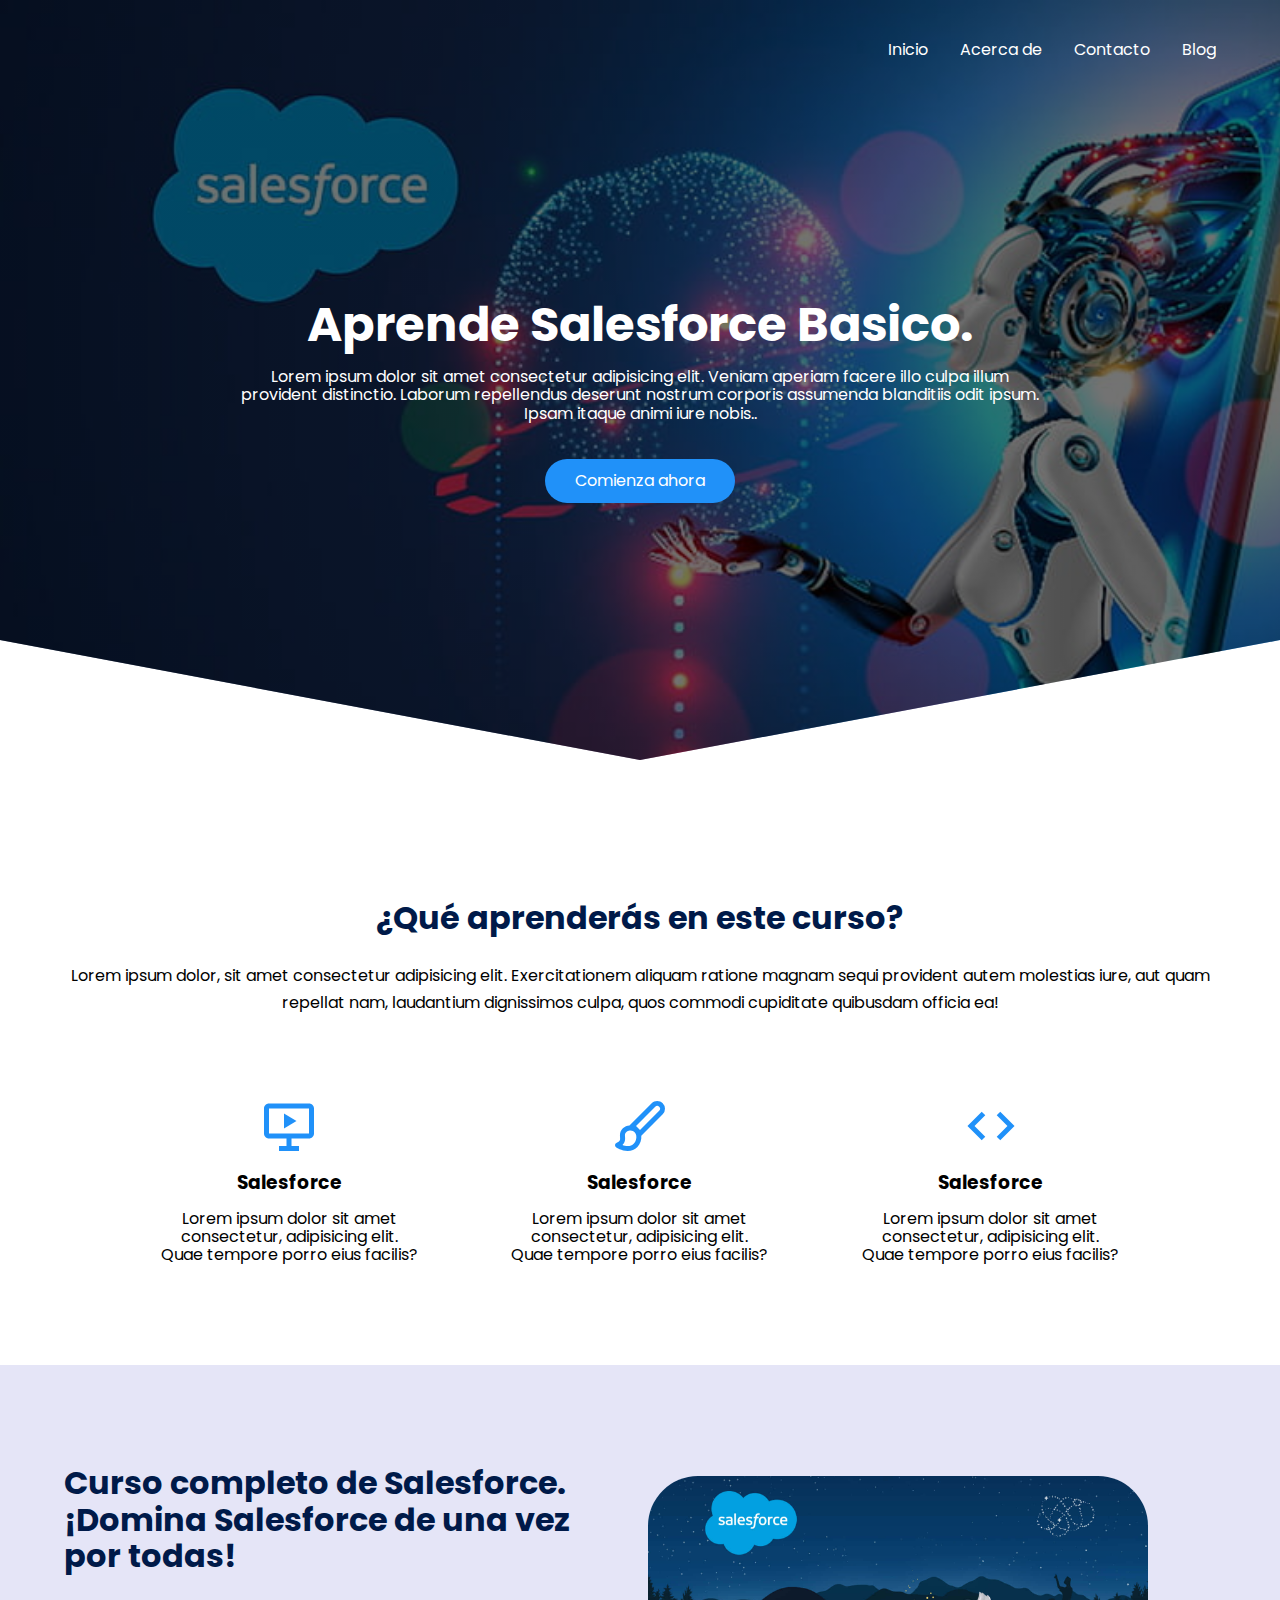
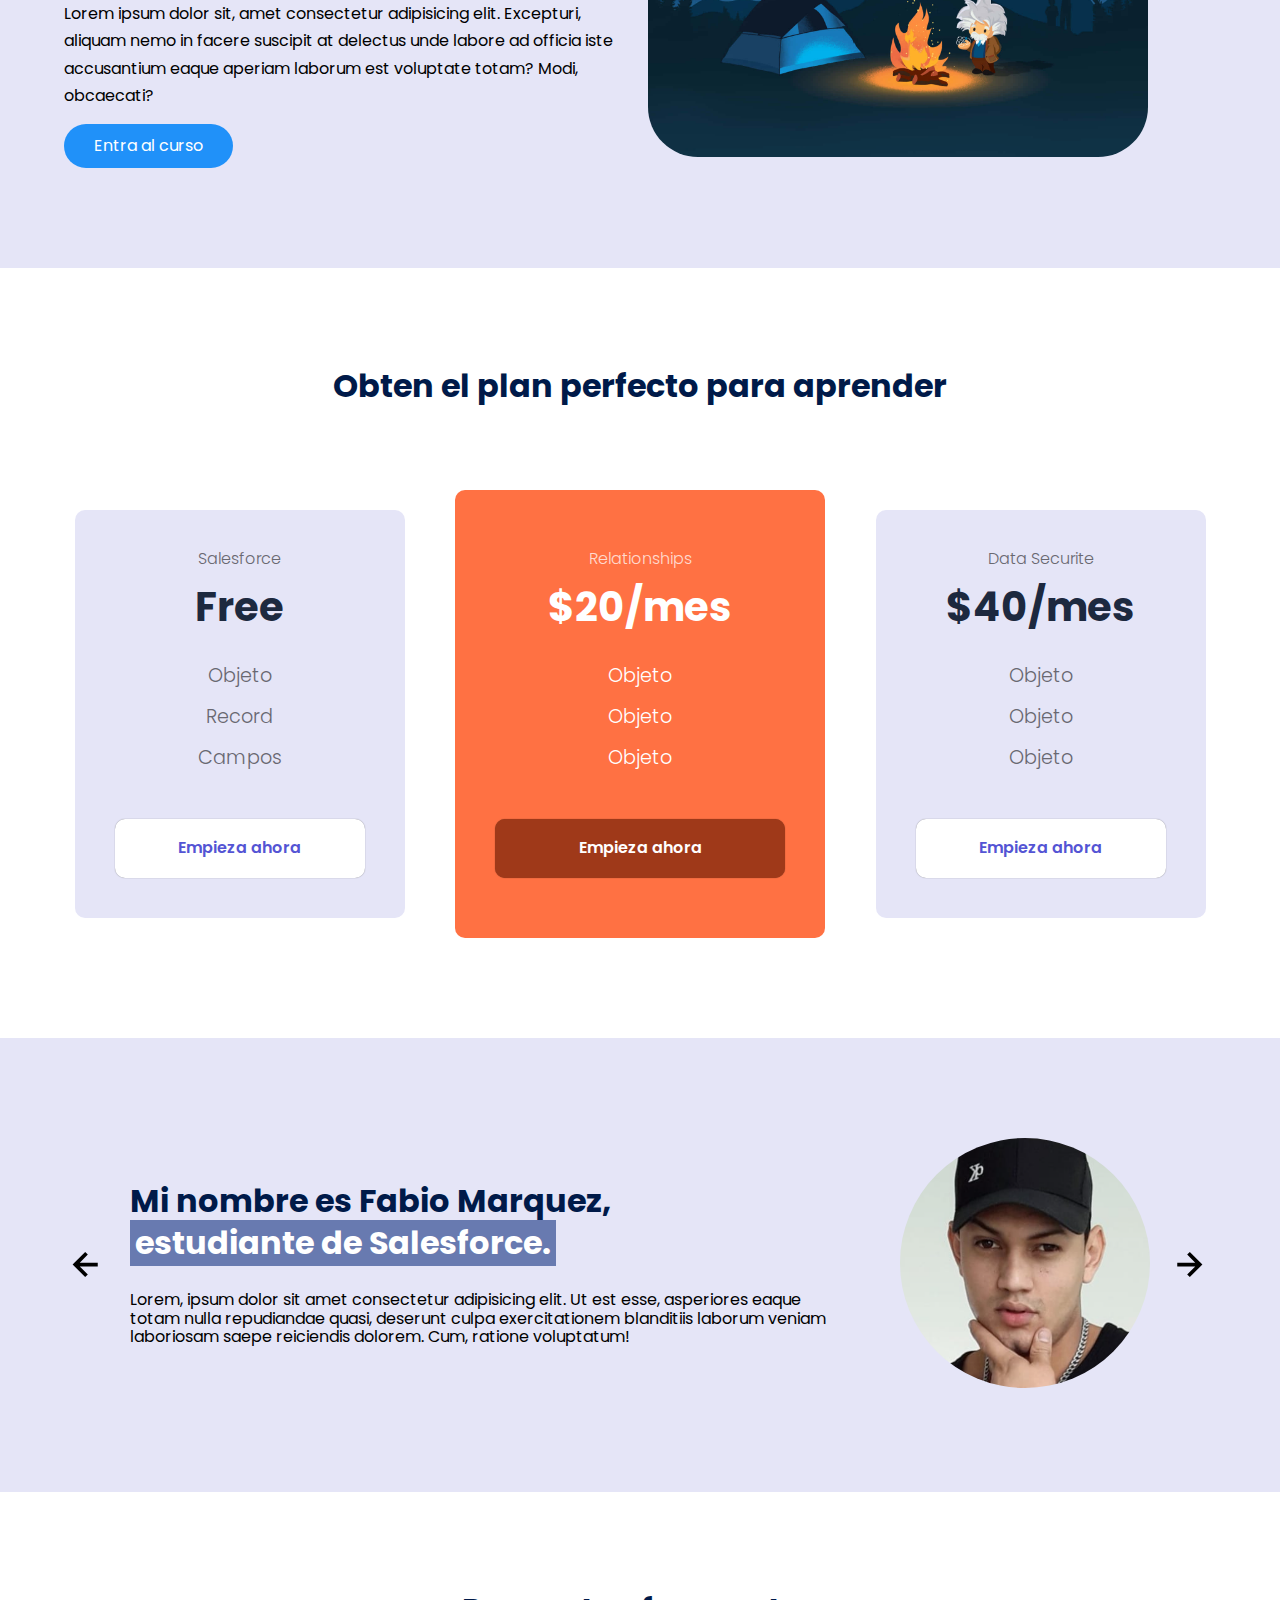
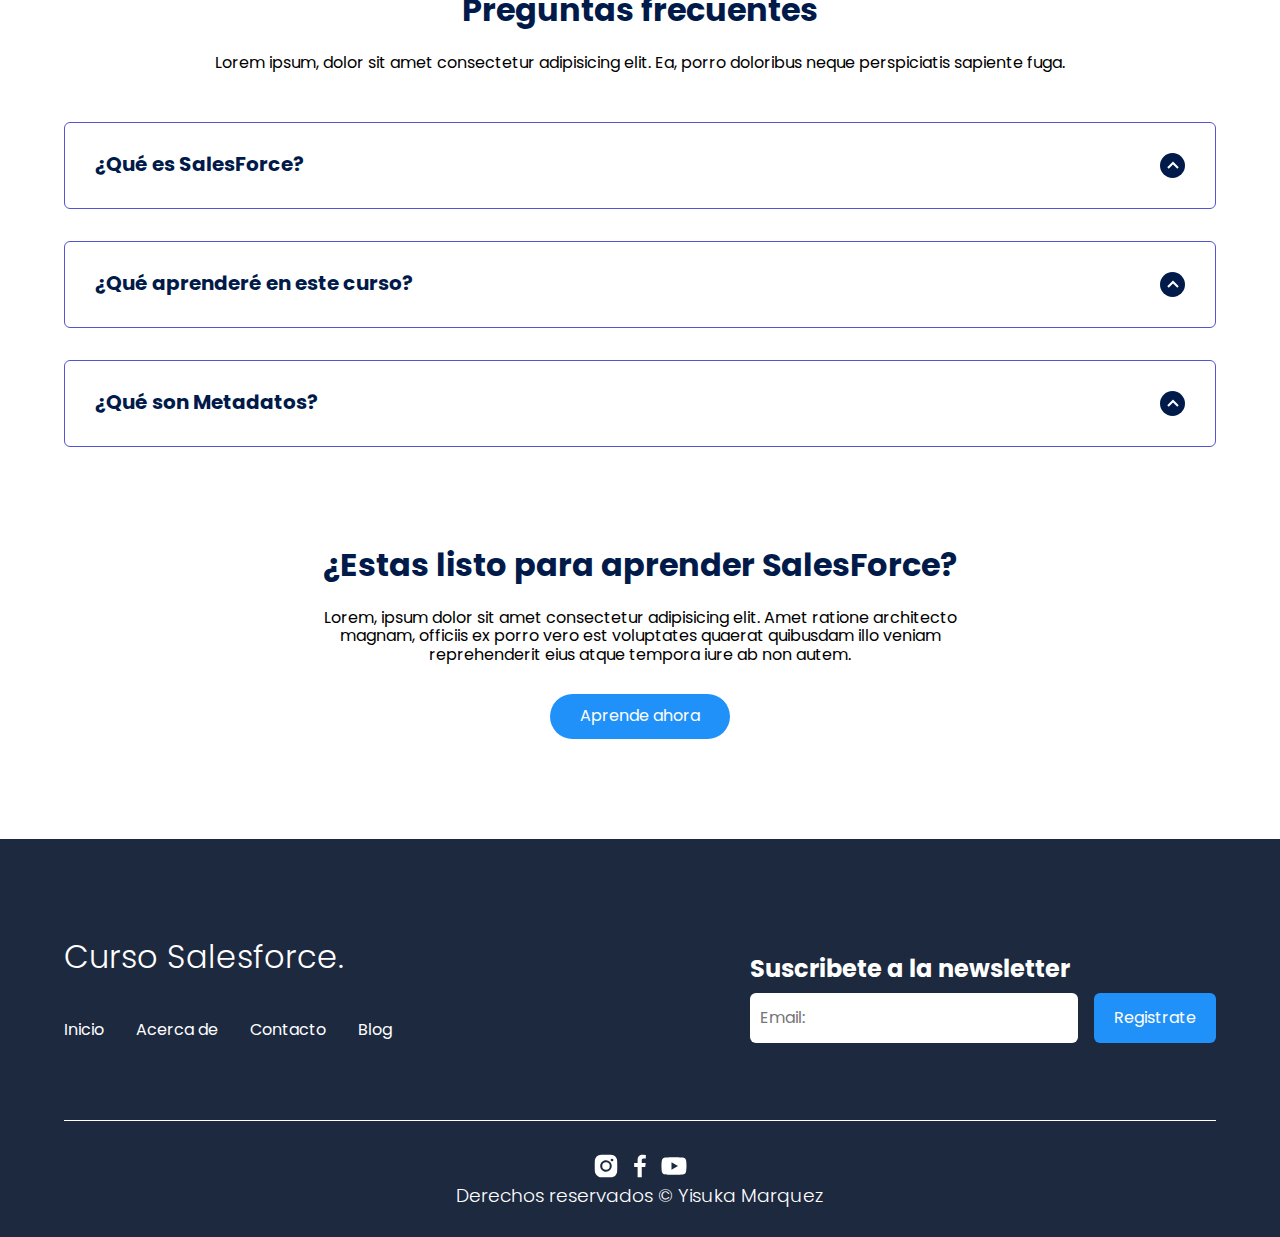
==== Salesforce.html @ 420629a4 "Cambios" ====
<!DOCTYPE html>
<html lang="es">

<head>
    <meta charset="UTF-8">
    <meta http-equiv="X-UA-Compatible" content="IE=edge">
    <meta name="viewport" content="width=device-width, initial-scale=1.0">
    <title>PaginaWeb1</title>

                             <!--   favicon -->
    <link rel="stylesheet" href="./images/ImagesSalesforce/favicon.png">


    <link rel="stylesheet" href="./styles/normalize.css">
    <link rel="stylesheet" href="./styles/stylesSalesforce.css">

    <meta name="theme-color" content="#2091F9">

    <meta name="title" content="Aprende SalesForce desde Cero">
    <meta name="description"
        content="Hola, soy una descripción que verás cuando busques algo de mi temática en Google.">


    <meta property="og:type" content="website">
    <meta property="og:url" content="#">
    <meta property="og:title" content="Aprende SalesForce desde Cero">
    <meta property="og:description"
        content="Hola, soy una descripción que verás cuando busques algo de mi temática en Google.">
    <meta property="og:image" content="#">

    <meta property="twitter:card" content="summary_large_image">
    <meta property="twitter:url" content="#">
    <meta property="twitter:title" content="Aprende SalesForce desde Cero">
    <meta property="twitter:description"
        content="Hola, soy una descripción que verás cuando busques algo de mi temática en Google.">
    <meta property="twitter:image" content="#">
</head>

<body>


    
    

                              <!-- Seccion  ¿Qué aprenderás en este curso? -->
    <header class="hero">
        <nav class="nav container">    <!-- Emcapsular Todo en un contenedor -->
            <div class="nav__logo">
                <h2 class="nav__title"></h2>
            </div>

            <ul class="nav__link nav__link--menu">
                <li class="nav__items">
                    <a href="#" class="nav__links">Inicio</a>
                </li>
                <li class="nav__items">
                    <a href="#" class="nav__links">Acerca de</a>
                </li>
                <li class="nav__items">
                    <a href="#" class="nav__links">Contacto</a>
                </li>
                <li class="nav__items">
                    <a href="#" class="nav__links">Blog</a>
                </li>

                <img src="./images/ImagesSalesforce/close.svg" class="nav__close">
            </ul>

            <div class="nav__menu">
                <img src="./images/ImagesSalesforce/menu.svg" class="nav__img">
            </div>
        </nav>

        <section class="hero__container container">
            <h1 class="hero__title">Aprende Salesforce Basico.</h1>
            <p class="hero__paragraph">Lorem ipsum dolor sit amet consectetur adipisicing elit. Veniam aperiam facere illo culpa illum provident distinctio. Laborum repellendus deserunt nostrum corporis assumenda blanditiis odit ipsum. Ipsam itaque animi iure nobis..</p>
            <a href="#" class="cta">Comienza ahora</a>
        </section>
    </header>




                                      <!-- Seccion  ¿Qué aprenderás en este curso? -->                    

    <main>
        <section class="container about">
            <h2 class="subtitle">¿Qué aprenderás en este curso?</h2>
            <p class="about__paragraph">Lorem ipsum dolor, sit amet consectetur adipisicing elit. Exercitationem aliquam ratione magnam sequi provident autem molestias iure, aut quam repellat nam, laudantium dignissimos culpa, quos commodi cupiditate quibusdam officia ea!</p>


                                              <!-- Seccion de Iconos -->
                                            <!-- https://boxicons.com/ -->

            <div class="about__main">
                <article class="about__icons">
                    <img src="./images/ImagesSalesforce/slideshow.svg" class="about__icon">
                    <h3 class="about__title">Salesforce</h3>
                    <p class="about__paragrah">Lorem ipsum dolor sit amet consectetur, adipisicing elit. Quae tempore
                        porro eius facilis?</p>
                </article>



                                             

                <article class="about__icons">
                    <img src="./images/ImagesSalesforce/paint.svg" class="about__icon">
                    <h3 class="about__title">Salesforce</h3>
                    <p class="about__paragrah">Lorem ipsum dolor sit amet consectetur, adipisicing elit. Quae tempore
                        porro eius facilis?</p>
                </article>

                <article class="about__icons">
                    <img src="./images/ImagesSalesforce/code.svg" class="about__icon">
                    <h3 class="about__title">Salesforce</h3>
                    <p class="about__paragrah">Lorem ipsum dolor sit amet consectetur, adipisicing elit. Quae tempore
                        porro eius facilis?</p>
                </article>
            </div>
        </section>



                                         <!-- Seccion de Curso completo con fondo -->

        <section class="knowledge">
            <div class="knowledge__container container">
                <div class="knowledege__texts">
                    <h2 class="subtitle">Curso completo de Salesforce. ¡Domina Salesforce de una vez por todas!</h2>
                    <p class="knowledge__paragraph">Lorem ipsum dolor sit, amet consectetur adipisicing elit. Excepturi,
                        aliquam nemo in facere suscipit at delectus unde labore ad officia iste accusantium eaque
                        aperiam laborum est voluptate totam? Modi, obcaecati?</p>
                    <a href="#" class="cta">Entra al curso</a>
                </div>

                <figure class="knowledge__picture">
                    <img src="./images/ImagesSalesforce/css.jpg" class="knowledge__img">
                </figure>
            </div>
        </section>





                                              <!-- Seccion de Precios -->

        <section class="price container">
            <h2 class="subtitle">Obten el plan perfecto para aprender</h2>

            <div class="price__table">
                <div class="price__element">
                    <p class="price__name">Salesforce</p>
                    <h3 class="price__price">Free</h3>

                    <div class="price__items">
                        <p class="price__features">Objeto</p>
                        <p class="price__features">Record</p>
                        <p class="price__features">Campos</p>
                    </div>

                    <a href="#" class="price__cta">Empieza ahora</a>
                </div>


                <div class="price__element price__element--best">
                    <p class="price__name">Relationships</p>
                    <h3 class="price__price">$20/mes</h3>

                    <div class="price__items">
                        <p class="price__features">Objeto</p>
                        <p class="price__features">Objeto</p>
                        <p class="price__features">Objeto</p>
                    </div>

                    <a href="#" class="price__cta">Empieza ahora</a>
                </div>


                <div class="price__element">
                    <p class="price__name">Data Securite</p>
                    <h3 class="price__price">$40/mes</h3>

                    <div class="price__items">
                        <p class="price__features">Objeto</p>
                        <p class="price__features">Objeto</p>
                        <p class="price__features">Objeto</p>
                    </div>

                    <a href="#" class="price__cta">Empieza ahora</a>
                </div>
            </div>
        </section>






                                             <!-- Seccion Carrousel -->
                                               <!--  testimonio 1 -->

        <section class="testimony">
            <div class="testimony__container container">
                <img src="./images/ImagesSalesforce/leftarrow.svg" class="testimony__arrow" id="before">

                <section class="testimony__body testimony__body--show" data-id="1">
                    <div class="testimony__texts">
                        <h2 class="subtitle">Mi nombre es Fabio Marquez, <span class="testimony__course">estudiante
                                de Salesforce.</span></h2>
                        <p class="testimony__review">Lorem, ipsum dolor sit amet consectetur adipisicing elit. Ut est
                            esse, asperiores eaque totam nulla repudiandae quasi, deserunt culpa exercitationem
                            blanditiis laborum veniam laboriosam saepe reiciendis dolorem. Cum, ratione voluptatum!</p>
                    </div>

                    <figure class="testimony__picture">
                        <img src="./images/ImagesSalesforce/face.png" class="testimony__img">
                    </figure>
                </section>

                                                 <!--  testimonio 2 -->

                <section class="testimony__body" data-id="2">
                    <div class="testimony__texts">
                        <h2 class="subtitle">Mi nombre es Guillermo Mata, <span class="testimony__course">estudiante de
                            Salesforce.</span></h2>
                        <p class="testimony__review">Lorem, ipsum dolor sit amet consectetur adipisicing elit. Ut est
                            esse, asperiores eaque laborum veniam laboriosam saepe reiciendis dolorem. Cum, ratione
                            voluptatum!</p>
                    </div>

                    <figure class="testimony__picture">
                        <img src="./images/ImagesSalesforce/face2.png" class="testimony__img">
                    </figure>
                </section>


                                                 <!--  testimonio 3 -->

                <section class="testimony__body" data-id="3">
                    <div class="testimony__texts">
                        <h2 class="subtitle">Mi nombre es Jorge Herrera, <span class="testimony__course">estudiante de
                            Salesforce.</span></h2>
                        <p class="testimony__review">Lorem, ipsum dolor sit amet consectetur adipisicing elit. Ut est
                            esse, niam laboriosam saepe reiciendis dolorem. Cum, ratione voluptatum!</p>
                    </div>

                    <figure class="testimony__picture">
                        <img src="./images/ImagesSalesforce/face3.png" class="testimony__img">
                    </figure>
                </section>


                                                    <!--  testimonio 4 -->

                <section class="testimony__body" data-id="4">
                    <div class="testimony__texts">
                        <h2 class="subtitle">Mi nombre es Juanjo rodriguez, <span class="testimony__course">estudiante de
                            Salesforce.</span></h2>
                        <p class="testimony__review">Lorem, ipsum dolor sit amet consectetur adipisicing elit. Ut est
                            esse, niam laboriosam saepe reiciendis dolorem. Cum, ratione voluptatum!</p>
                    </div>

                    <figure class="testimony__picture">
                        <img src="./images/ImagesSalesforce/face4.png" class="testimony__img">
                    </figure>
                </section>


                <img src="./images/ImagesSalesforce/rightarrow.svg" class="testimony__arrow" id="next">
            </div>
        </section>





                                     <!-- Seccion de Preguntas frecuentes -->

        <section class="questions container">
            <h2 class="subtitle">Preguntas frecuentes</h2>
            <p class="questions__paragraph">Lorem ipsum, dolor sit amet consectetur adipisicing elit. Ea, porro
                doloribus neque perspiciatis sapiente fuga.</p>

            <section class="questions__container">
                <article class="questions__padding">
                    <div class="questions__answer">
                        <h3 class="questions__title">¿Qué es SalesForce?
                            <span class="questions__arrow">
                                <img src="./images/ImagesSalesforce/arrow.svg" class="questions__img">
                            </span>
                        </h3>

                        <p class="questions__show">Salesforce es una empresa que ofrece software basado en la nube para ayudar a otras organizaciones a encontrar a más clientes potenciales, mejorar sus negociaciones y ventas y sorprender a los usuarios finales con un servicio excelente.</p>
                    </div>
                </article>

                <article class="questions__padding">
                    <div class="questions__answer">
                        <h3 class="questions__title">¿Qué aprenderé en este curso?
                            <span class="questions__arrow">
                                <img src="./images/ImagesSalesforce/arrow.svg" class="questions__img">
                            </span>
                        </h3>

                        <p class="questions__show">Lorem ipsum, dolor sit amet consectetur adipisicing elit. Quos
                            facere, quidem eum id excepturi assumenda explicabo nam accusamus veritatis voluptates
                            eveniet adipisci, dicta nihil nemo modi possimus officiis quam atque? Lorem ipsum, dolor sit
                            amet consectetur adipisicing elit. Quos facere, quidem eum id excepturi assumenda explicabo
                            nam accusamus veritatis voluptates eveniet adipisci, dicta nihil nemo modi possimus officiis
                            quam atque?</p>
                    </div>
                </article>

                <article class="questions__padding">
                    <div class="questions__answer">
                        <h3 class="questions__title">¿Qué son Metadatos?
                            <span class="questions__arrow">
                                <img src="./images/ImagesSalesforce/arrow.svg" class="questions__img">
                            </span>
                        </h3>

                        <p class="questions__show">Lorem ipsum, dolor sit amet consectetur adipisicing elit. Quos
                            facere, quidem eum id excepturi assumenda explicabo nam accusamus veritatis voluptates
                            eveniet adipisci, dicta nihil nemo modi possimus officiis quam atque? Lorem ipsum, dolor sit
                            amet consectetur adipisicing elit. Quos facere, quidem eum id excepturi assumenda explicabo
                            nam accusamus veritatis voluptates eveniet adipisci, dicta nihil nemo modi possimus officiis
                            quam atque?</p>
                    </div>
                </article>
            </section>

            <section class="questions__offer">
                <h2 class="subtitle">¿Estas listo para aprender SalesForce?</h2>
                <p class="questions__copy">Lorem, ipsum dolor sit amet consectetur adipisicing elit. Amet ratione
                    architecto magnam, officiis ex porro vero est voluptates quaerat quibusdam illo veniam reprehenderit
                    eius atque tempora iure ab non autem.</p>
                <a href="#" class="cta">Aprende ahora</a>
            </section>
        </section>
    </main>

    <footer class="footer">
        <section class="footer__container container">
            <nav class="nav nav--footer">
                <h2 class="footer__title">Curso Salesforce.</h2>

                <ul class="nav__link nav__link--footer">
                    <li class="nav__items">
                        <a href="#" class="nav__links">Inicio</a>
                    </li>
                    <li class="nav__items">
                        <a href="#" class="nav__links">Acerca de</a>
                    </li>
                    <li class="nav__items">
                        <a href="#" class="nav__links">Contacto</a>
                    </li>
                    <li class="nav__items">
                        <a href="#" class="nav__links">Blog</a>
                    </li>
                </ul>
            </nav>

            <form class="footer__form" action="https://formspree.io/f/mknkkrkj" method="POST">
                <h2 class="footer__newsletter">Suscribete a la newsletter</h2>
                <div class="footer__inputs">
                    <input type="email" placeholder="Email:" class="footer__input" name="_replyto">
                    <input type="submit" value="Registrate" class="footer__submit">
                </div>
            </form>
        </section>

        <section class="footer__copy container">
            <div class="footer__social">
                <a href="#" class="footer__icons"><img src="./images/ImagesSalesforce/instagram.svg" class="footer__img"></a>
                <a href="#" class="footer__icons"><img src="./images/ImagesSalesforce/facebook.svg" class="footer__img"></a>
                <a href="#" class="footer__icons"><img src="./images/ImagesSalesforce/youtube.svg" class="footer__img"></a>
            </div>

            <h3 class="footer__copyright">Derechos reservados &copy; Yisuka Marquez</h3>
        </section>
    </footer>

    <script src="./js/slider.js"></script>
    <script src="./js/questions.js"></script>
    <script src="./js/menu.js"></script>
</body>

</html>
---- styles/stylesSalesforce.css ----
@import url('https://fonts.googleapis.com/css2?family=Poppins:wght@300;400;600;700&display=swap');


/* Crear Variable para que todos los elemtos acceder a estas custom    */
:root {
    --padding-container: 100px 0;
    --color-title: #001A49;
}

body {
    font-family: 'Poppins', sans-serif;
}
                                  
 /* Contenedor */
.container {
    width: 90%;
    max-width: 1200px;
    margin: 0 auto;
    overflow: hidden;
    padding: var(--padding-container);
}

/* Tamaño de Imagen de Fondo */
.hero {
    width: 100%;
    height: 100vh;
    min-height: 600px;
    max-height: 800px;
    position: relative;
    display: grid;
    grid-template-rows: 100px 1fr;
    color: #fff;
}

 /* Segundo Elemento */
.hero::before {
    content: "";
    position: absolute;
    top: 0;
    left: 0;
    width: 100%;
    height: 100%;
    background-image: linear-gradient(180deg, #0000008c 0%, #0000008c 100%), url('../images/ImagesSalesforce/computer.jpg');
    background-size: cover;
    clip-path: polygon(0 0, 100% 0, 100% 80%, 50% 95%, 0 80%); 
    z-index: -1;                                                 /* z-index Cambia la posicion atras o adelante */
}







/* Botones de Nav - Navegacion */

.nav {
    --padding-container: 0;
    height: 100%;
    display: flex;
    align-items: center;
}

.nav__title {
    font-weight: 300;
}

.nav__link {
    margin-left: auto;
    padding: 0;
    display: grid;
    grid-auto-flow: column;
    grid-auto-columns: max-content;
    gap: 2em;
}

.nav__items {
    list-style: none;
}

.nav__links {
    color: #fff;
    text-decoration: none;
}

.nav__menu {
    margin-left: auto;
    cursor: pointer;
    display: none;
}

.nav__img {
    display: block;
    width: 30px;
}


.nav__close {
    display: var(--show, none);
}







/* Hero container */

.hero__container {
    max-width: 800px;
    --padding-container: 0;
    display: grid;
    grid-auto-rows: max-content;
    align-content: center;
    gap: 1em;
    padding-bottom: 100px;
    text-align: center;
}






/* Titulo de la Pagina */
.hero__title {
    font-size: 3rem;
}

/* Margen entre Boton y Parrafo */
.hero__paragraph {
    margin-bottom: 20px;
}


/* Boton */
.cta {
    display: inline-block;
    background-color: #2091F9;
    justify-self: center;
    color: #fff;
    text-decoration: none;
    padding: 13px 30px;
    border-radius: 32px;
}







/*  Seccion  ¿Qué aprenderás en este curso? */

.about {
    text-align: center;
}

.subtitle {
    color: var(--color-title);
    font-size: 2rem;
    margin-bottom: 25px;
}


.about__paragraph {
    line-height: 1.7;
}

.about__main {
    padding-top: 80px;
    display: grid;
    width: 90%;
    margin: 0 auto;
    gap: 1em;
    overflow: hidden;
    grid-template-columns: repeat(auto-fit, minmax(260px, auto));  /* Para crear colunnas y hacerse resposive */
}

.about__icons {
    display: grid;
    gap: 1em;
    justify-items: center;
    width: 260px;
    overflow: hidden;
    margin: 0 auto;
}

.about__icon {
    width: 60px;    
}



/* <!-- Seccion de Curso completo con fondo --> */
/* https://www.magicpattern.design/dashboard */
/* Knowledge Fondo del Background */

.knowledge {
    background-color: #e5e5f7;
    background-image: radial-gradient(#444cf7 0.5px, transparent 0.5px), radial-gradient(#444cf7 0.5px, #e5e5f7 0.5px);
    background-size: 20px 20px;
    background-position: 0 0, 10px 10px;
    overflow: hidden;
}

.knowledge__container{
    display: grid;
    grid-template-columns: 1fr 1fr;
    gap: 1em;
    align-items: center;
}

.knowledge__picture{
    max-width: 500px;   /* Para limitar la imagen */
}

.knowledge__paragraph{
    line-height: 1.7;
    margin-bottom: 15px;
}

.knowledge__img{
    width: 100%;
    display: block;
    border-radius: 50px;
}









/*  <!-- Seccion de Precios --> */

.price{
    text-align: center;
}

.price__table{
    padding-top: 60px;
    display: flex;
    flex-wrap: wrap;
    gap: 2.5em;
    justify-content: space-evenly;
    align-items: center;
}

.price__element{
    background-color: #e5e5f7;
    text-align: center;
    border-radius: 10px;
    width: 330px;
    padding: 40px;
    --color-plan: #696871;
    --color-price: #1D293F;
    --bg-cta: #fff;
    --color-cta: #5454D4;
    --color-items: #696871;
}



.price__element--best{
    width: 370px;
    padding: 60px 40px;
    background-color: #FF7143;
    --color-plan: rgb(255 255 255 / 75%);
    --color-price: #fff;
    --bg-cta: #9F3919;
    --color-cta: #FFF;
    --color-items: #fff;
}


.price__name{
    color: var(--color-plan);
    margin-bottom: 15px;
    font-weight: 300;
}

.price__price{
    font-size: 2.5rem;
    color: var(--color-price);
}

.price__items{
    margin-top: 35px;
    display: grid;
    gap: 1em;
    font-weight: 300;
    font-size: 1.2rem;
    margin-bottom: 50px;
    color: var(--color-items);
}

.price__cta{
    display: block;
    padding: 20px 0;
    border-radius: 10px;
    text-decoration: none;
    background-color: var(--bg-cta);
    font-weight: 600;
    color: var(--color-cta);
    box-shadow: 0 0 1px rgba(0, 0, 0, .5);
}





/* <!-- Seccion Carrousel -->
<!--  testimonio 1 --> */

.testimony{
    background-color: #e5e5f7;
}

.testimony__container{
    display: grid;
    grid-template-columns: 50px 1fr 50px;
    gap: 1em;
    align-items: center;
}

.testimony__body{
    display: grid;
    grid-template-columns: 1fr max-content;
    justify-content: space-between;
    align-items: center;
    gap: 2em;
    grid-column: 2/3;
    grid-row: 1/2;
    opacity: 0;
    pointer-events: none;
}

 /* Animacion + javascript  */
.testimony__body--show{
    pointer-events: unset;
    opacity: 1;
    transition: opacity 1.5s ease-in-out;
}

.testimony__img{
    width: 250px;
    height: 250px;
    border-radius: 50%;
    object-fit: cover;         /*  object-fit: para ajustar la imagen */
    object-position: 50% 30%;   /* object-position para centrar */
}

.testimony__texts{
    max-width: 700px;
}

.testimony__course{
    background-color: rgb(104, 122, 176);
    color: #fff;
    display: inline-block;
    padding: 5px;
}

/* Flechas */

.testimony__arrow{
    width: 90%;
    cursor: pointer;
}










/* Questions */

.questions{
    text-align: center;
}

.questions__container{
    display: grid;
    gap: 2em;
    padding-top: 50px;
    padding-bottom: 100px;
}

.questions__padding{
    padding: 0;
    transition: padding .3s;
    border: 1px solid #5454D4;
    border-radius: 6px;
}

.questions__padding--add{
    padding-bottom: 30px;
}

.questions__answer{
    padding: 0 30px 0;
    overflow: hidden;
}

.questions__title{
    text-align: left;
    display: flex;
    font-size: 20px;
    padding: 30px 0 30px;
    cursor: pointer;
    color: var(--color-title);
    justify-content: space-between;
}

.questions__arrow{
    border-radius: 50%;
    background-color: var(--color-title);
    width: 25px;
    height: 25px;
    display: flex;
    justify-content: center;
    align-items: center;
    align-self: flex-end;
    margin-left: 10px;
    transition:  transform .3s;
}

.questions__arrow--rotate{
    transform: rotate(180deg);
}

.questions__show{
    text-align: left;
    height: 0;
    transition: height .3s;
}

.questions__img{
    display: block;
}

.questions__copy{
    width: 60%;
    margin: 0 auto;
    margin-bottom: 30px;
}

/* Footer */

.footer{
    background-color: #1D293F;
}

.footer__title{
    font-weight: 300;
    font-size: 2rem;
    margin-bottom: 30px;
}

.footer__title, .footer__newsletter{
    color: #fff;
}


.footer__container{
    display: flex;
    justify-content: space-between;
    align-items: center;
    border-bottom: 1px solid #fff;
    padding-bottom: 60px;
}

.nav--footer{
    padding-bottom: 20px;
    display: grid;
    gap: 1em;
    grid-auto-flow: row;
    height: 100%;
}

.nav__link--footer{
    display: flex;
    margin: 0;
    margin-right: 20px;
    flex-wrap: wrap;
}

.footer__inputs{
    margin-top: 10px;
    display: flex;
    overflow: hidden;
}

.footer__input{
    background-color: #fff;
    height: 50px;
    display: block;
    padding-left: 10px;
    border-radius: 6px;
    font-size: 1rem;
    outline: none;
    border: none;
    margin-right: 16px;
}

.footer__submit{
    margin-left: auto;
    display: inline-block;
    height: 50px;
    padding: 0 20px ;
    background-color: #2091F9;
    border: none;
    font-size: 1rem;
    color: #fff;
    border-radius: 6px;
    cursor: pointer;
}

.footer__copy{
    --padding-container: 30px 0;
    text-align: center;
    color: #fff;
}

.footer__copyright{
    font-weight: 300;
}

.footer__icons{
    margin-bottom: 10px;
}

.footer__img{
    width: 30px;
}

/* Media queries */

@media (max-width:800px){
    .nav__menu{
        display: block;
    }

    .nav__link--menu{
        position: fixed;
        background-color: #000;
        top: 0;
        left: 0;
        height: 100%;
        width: 100%;
        display: flex;
        flex-direction: column;
        justify-content: space-evenly;
        align-items: center;
        z-index: 100;
        opacity: 0;
        pointer-events: none;
        transition: .7s opacity;
    }

    .nav__link--show{
        --show: block;
        opacity:1 ;
        pointer-events: unset;
    }

    .nav__close{
        position: absolute;
        top: 30px;
        right: 30px;
        width: 30px;
        cursor: pointer;
    }

    .hero__title{
        font-size: 2.5rem;
    }


    .about__main{
        gap: 2em;
    }

    .about__icons:last-of-type{
        grid-column: 1/-1;
    }


    .knowledge__container{
        grid-template-columns: 1fr;
        grid-template-rows: max-content 1fr;
        gap: 3em;
        text-align: center;
    }

    .knowledge__picture{
        grid-row: 1/2;
        justify-self: center;
    }

    .testimony__container{
        grid-template-columns: 30px 1fr 30px;
    }

    .testimony__body{
        grid-template-columns: 1fr;
        grid-template-rows: max-content max-content;
        gap: 3em;
        justify-items:center ;
    }


    .testimony__img{
        width: 200px;
        height: 200px;
        
    }

    .questions__copy{
        width: 100%;
    }

    .footer__container{
        flex-wrap: wrap;
    }

    .nav--footer{
        width: 100%;
        justify-items: center;
    }

    .nav__link--footer{
        width: 100%;
        justify-content: space-evenly;
        margin: 0;
    }

    .footer__form{
        width: 100%;
        justify-content: space-evenly;
    }

    .footer__input{
        flex: 1;
    }

}

@media (max-width:600px){
    .hero__title{
        font-size: 2rem;
    }

    .hero__paragraph{
        font-size: 1rem;
    }

    .subtitle{
        font-size: 1.8rem;
    }

    .price__element{
        width: 90%;
    }

    .price__element--best{
        width: 90%;
        /* padding: 40px; */
    }

    .price__price{
        font-size: 2rem;
    }

    .testimony{
        --padding-container: 60px 0;
    }

    .testimony__container{
        grid-template-columns: 28px 1fr 28px;
        gap: .9em;
    }

    .testimony__arrow{
        width: 100%;
    }

    .testimony__course{
        margin-top: 15px;
    }

    .questions__title{
        font-size: 1rem;
    }

    .footer__title{
        justify-self: start;
        margin-bottom: 15px;
    }

    .nav--footer{
        padding-bottom: 60px;
    }

    .nav__link--footer{
        justify-content: space-between;
    }

    .footer__inputs{
        flex-wrap: wrap;
    }

    .footer__input{
        flex-basis: 100%;
        margin: 0;
        margin-bottom: 16px;
    }

    .footer__submit{
        margin-right: auto;
        margin-left: 0;
        

        /* 
        margin:0;
        width: 100%;
        */
    }
}
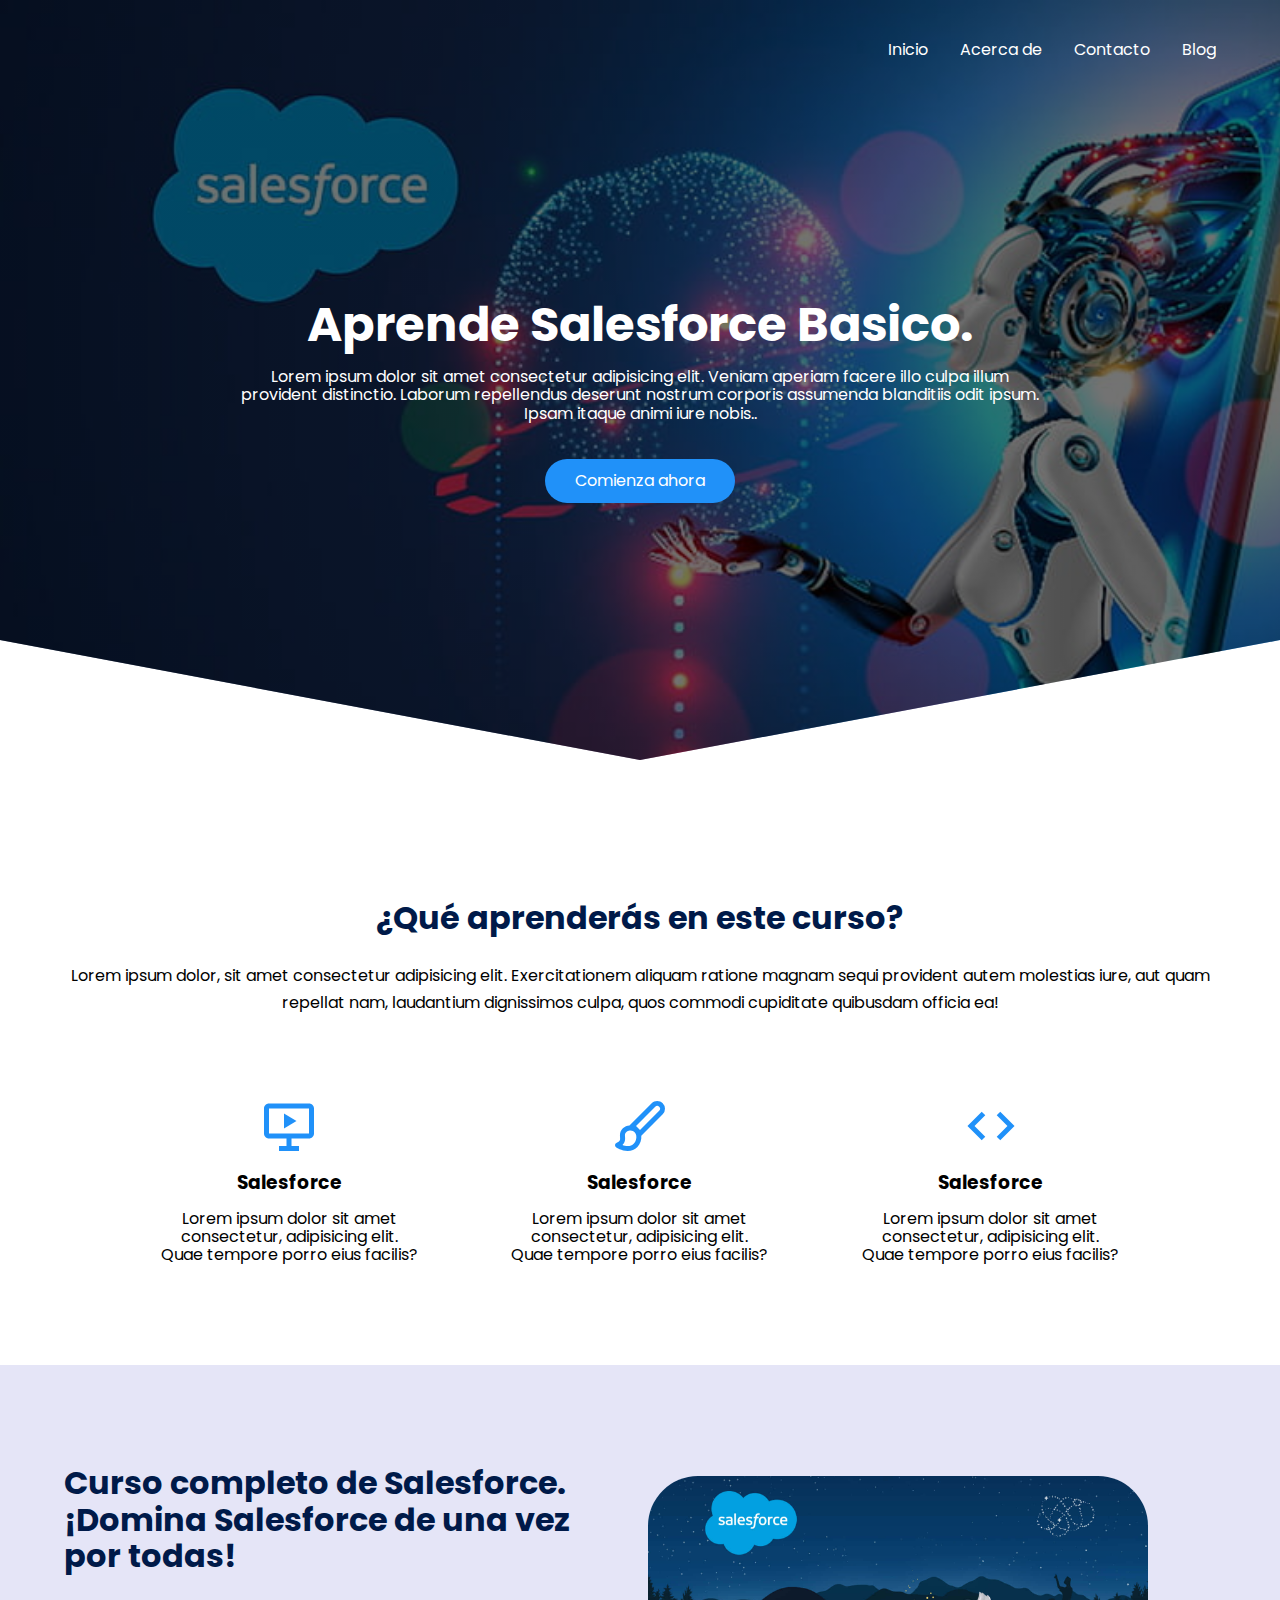
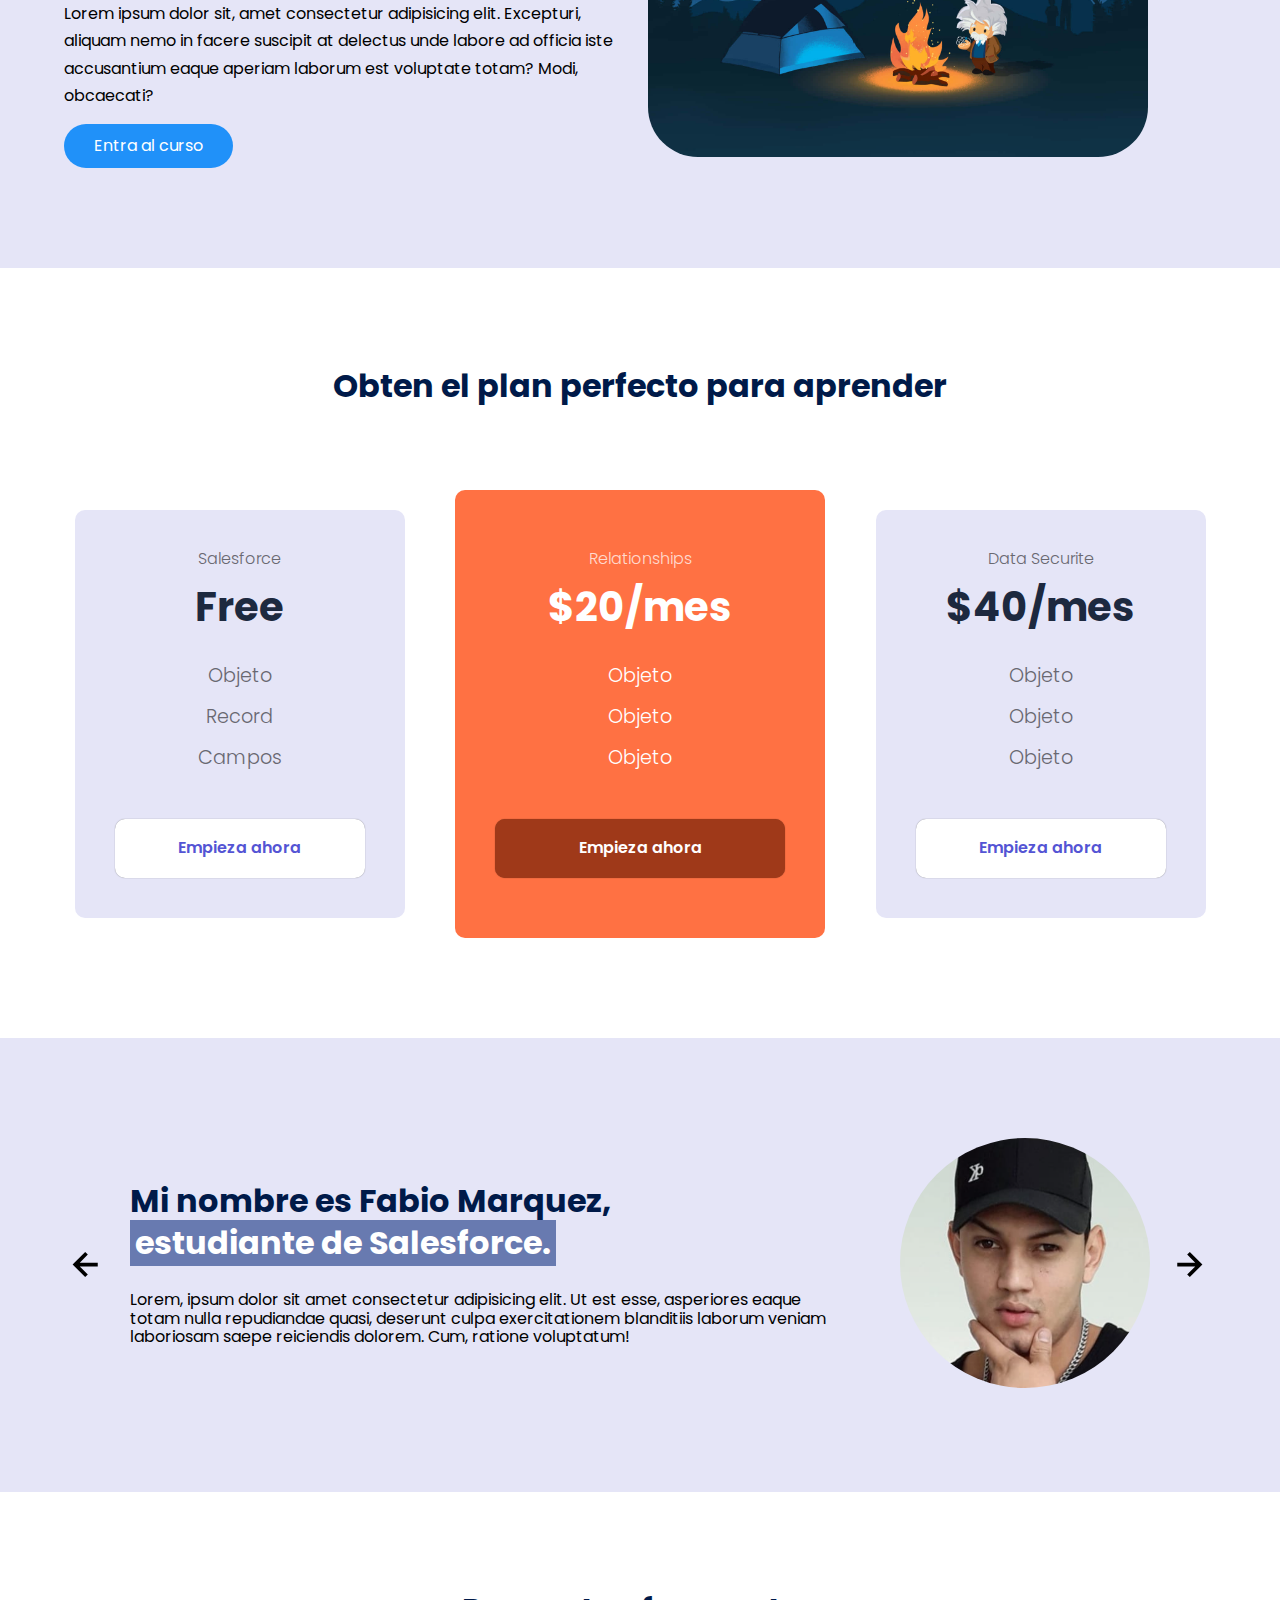
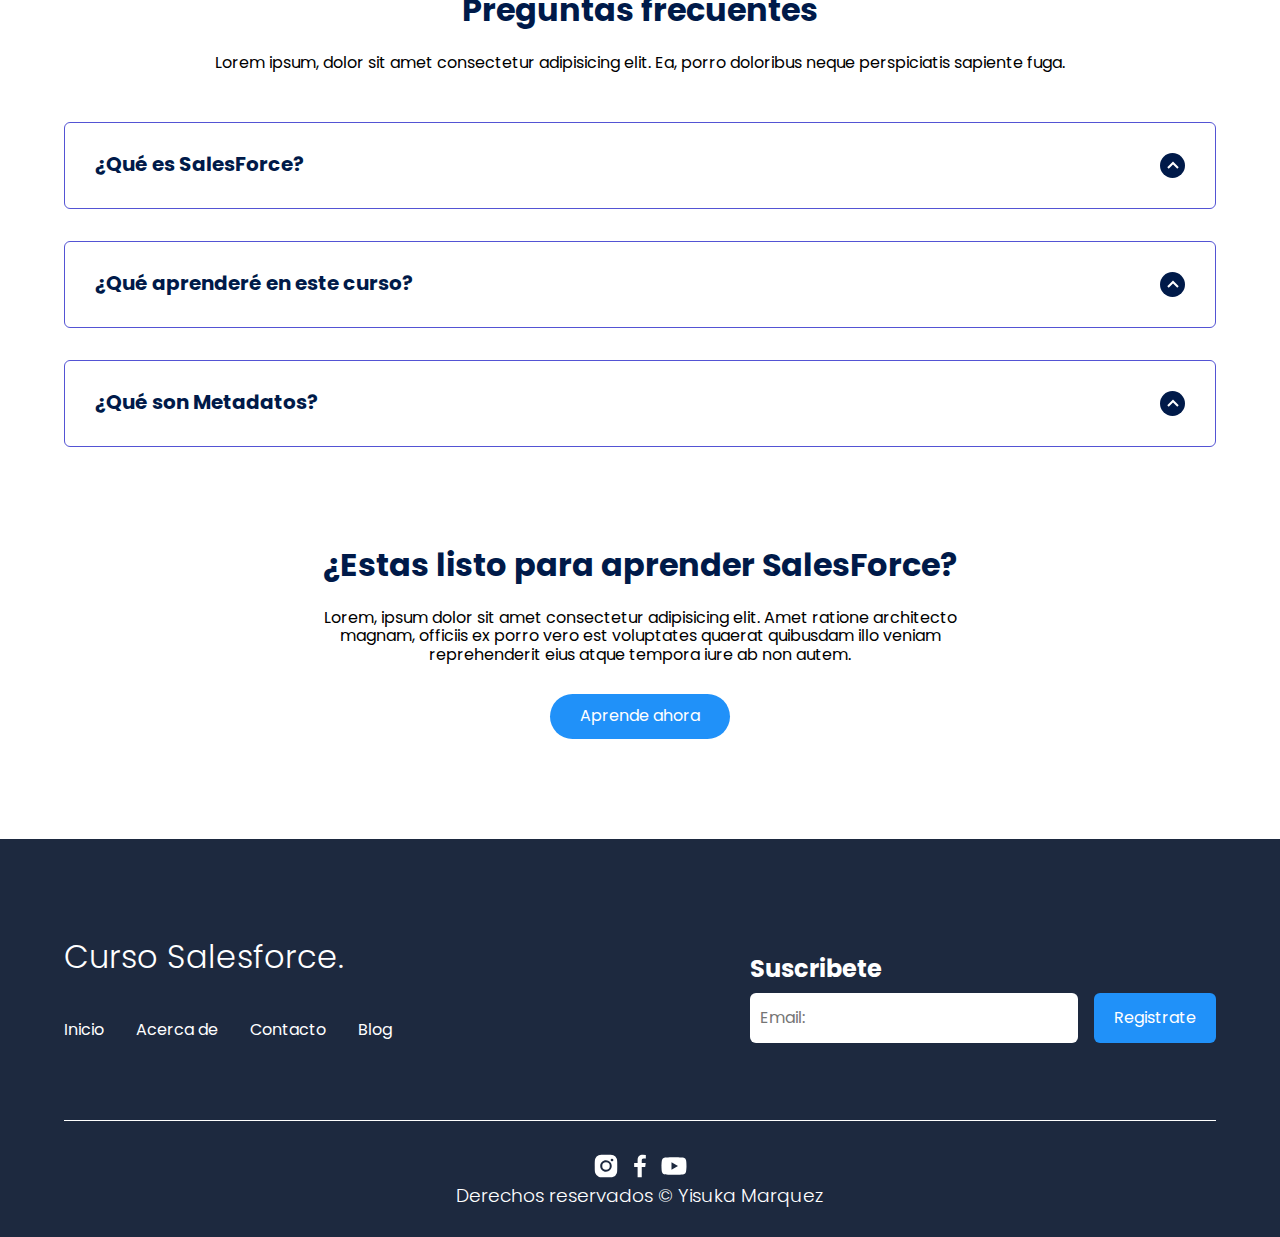
==== commit 6d9a17ba: "sss" ====
--- a/Salesforce.html
+++ b/Salesforce.html
@@ -363,7 +363,7 @@
             </nav>
 
             <form class="footer__form" action="https://formspree.io/f/mknkkrkj" method="POST">
-                <h2 class="footer__newsletter">Suscribete a la newsletter</h2>
+                <h2 class="footer__newsletter">Suscribete</h2>
                 <div class="footer__inputs">
                     <input type="email" placeholder="Email:" class="footer__input" name="_replyto">
                     <input type="submit" value="Registrate" class="footer__submit">
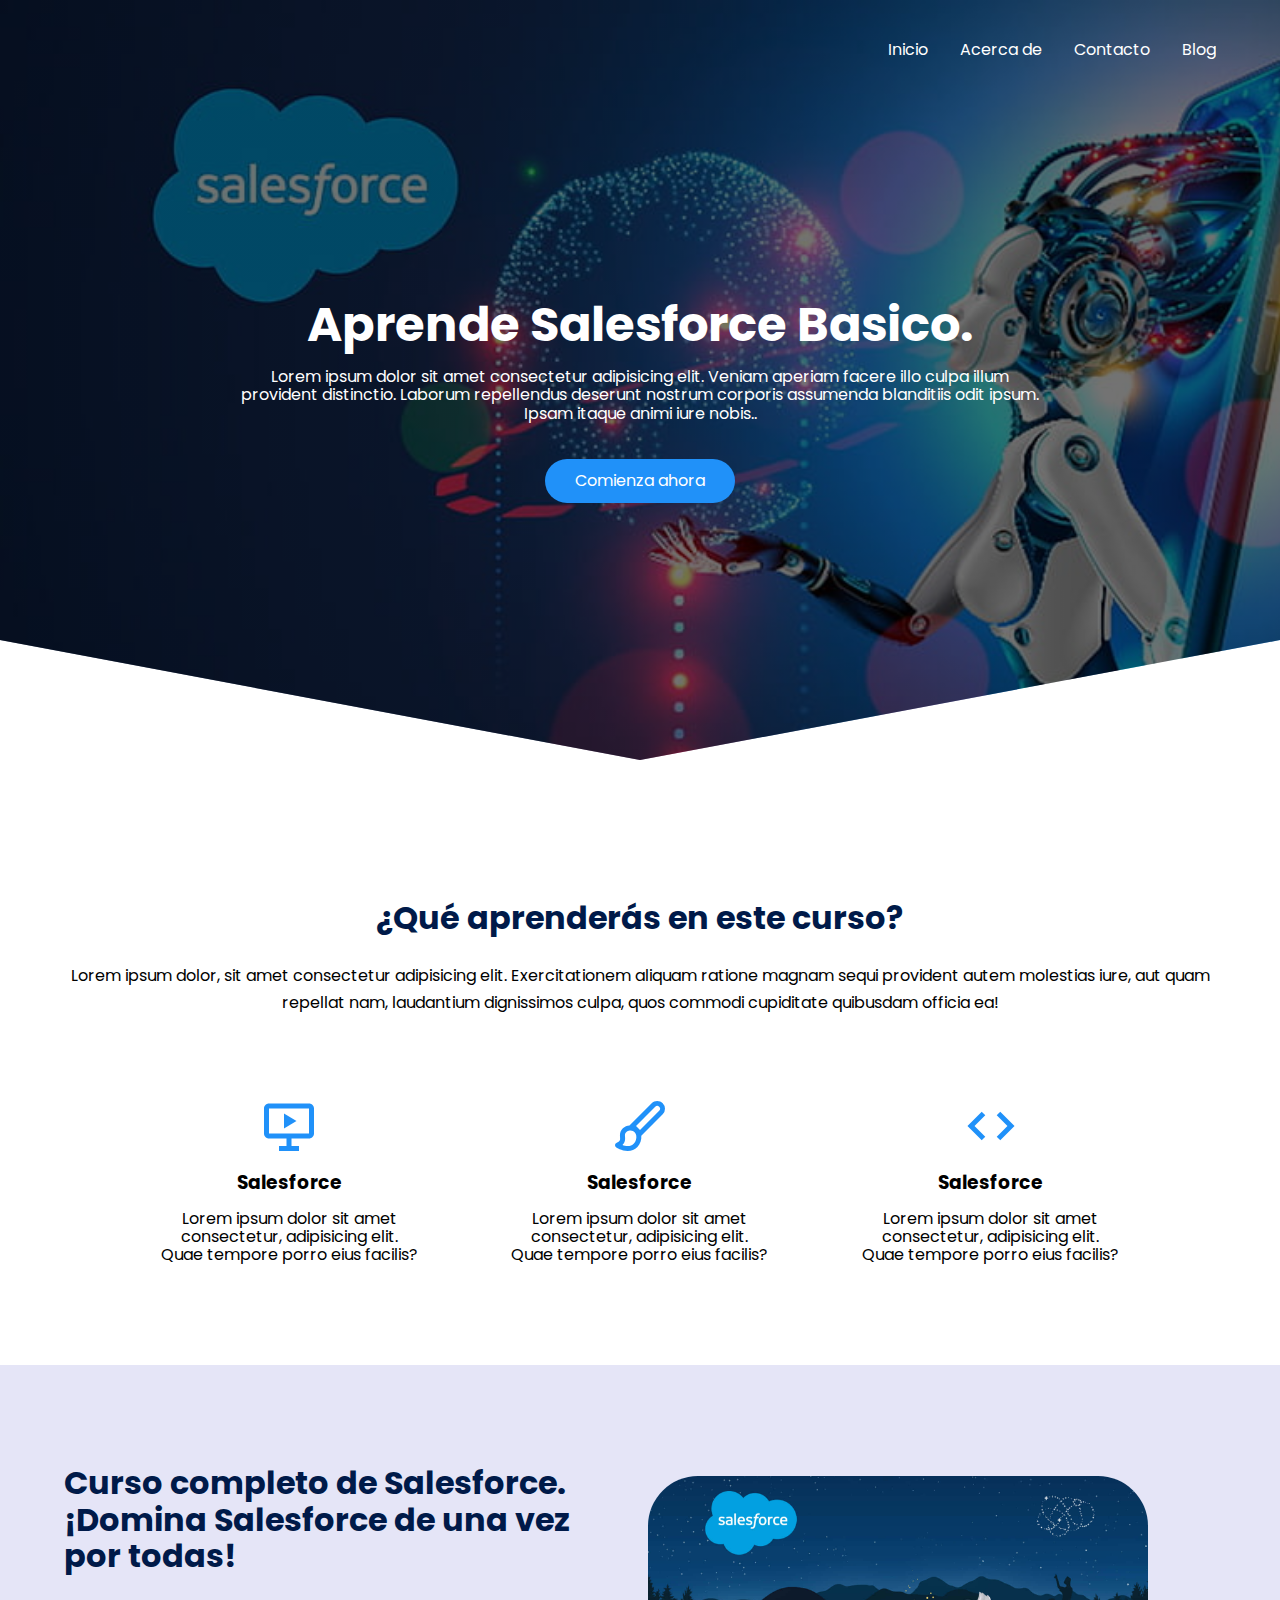
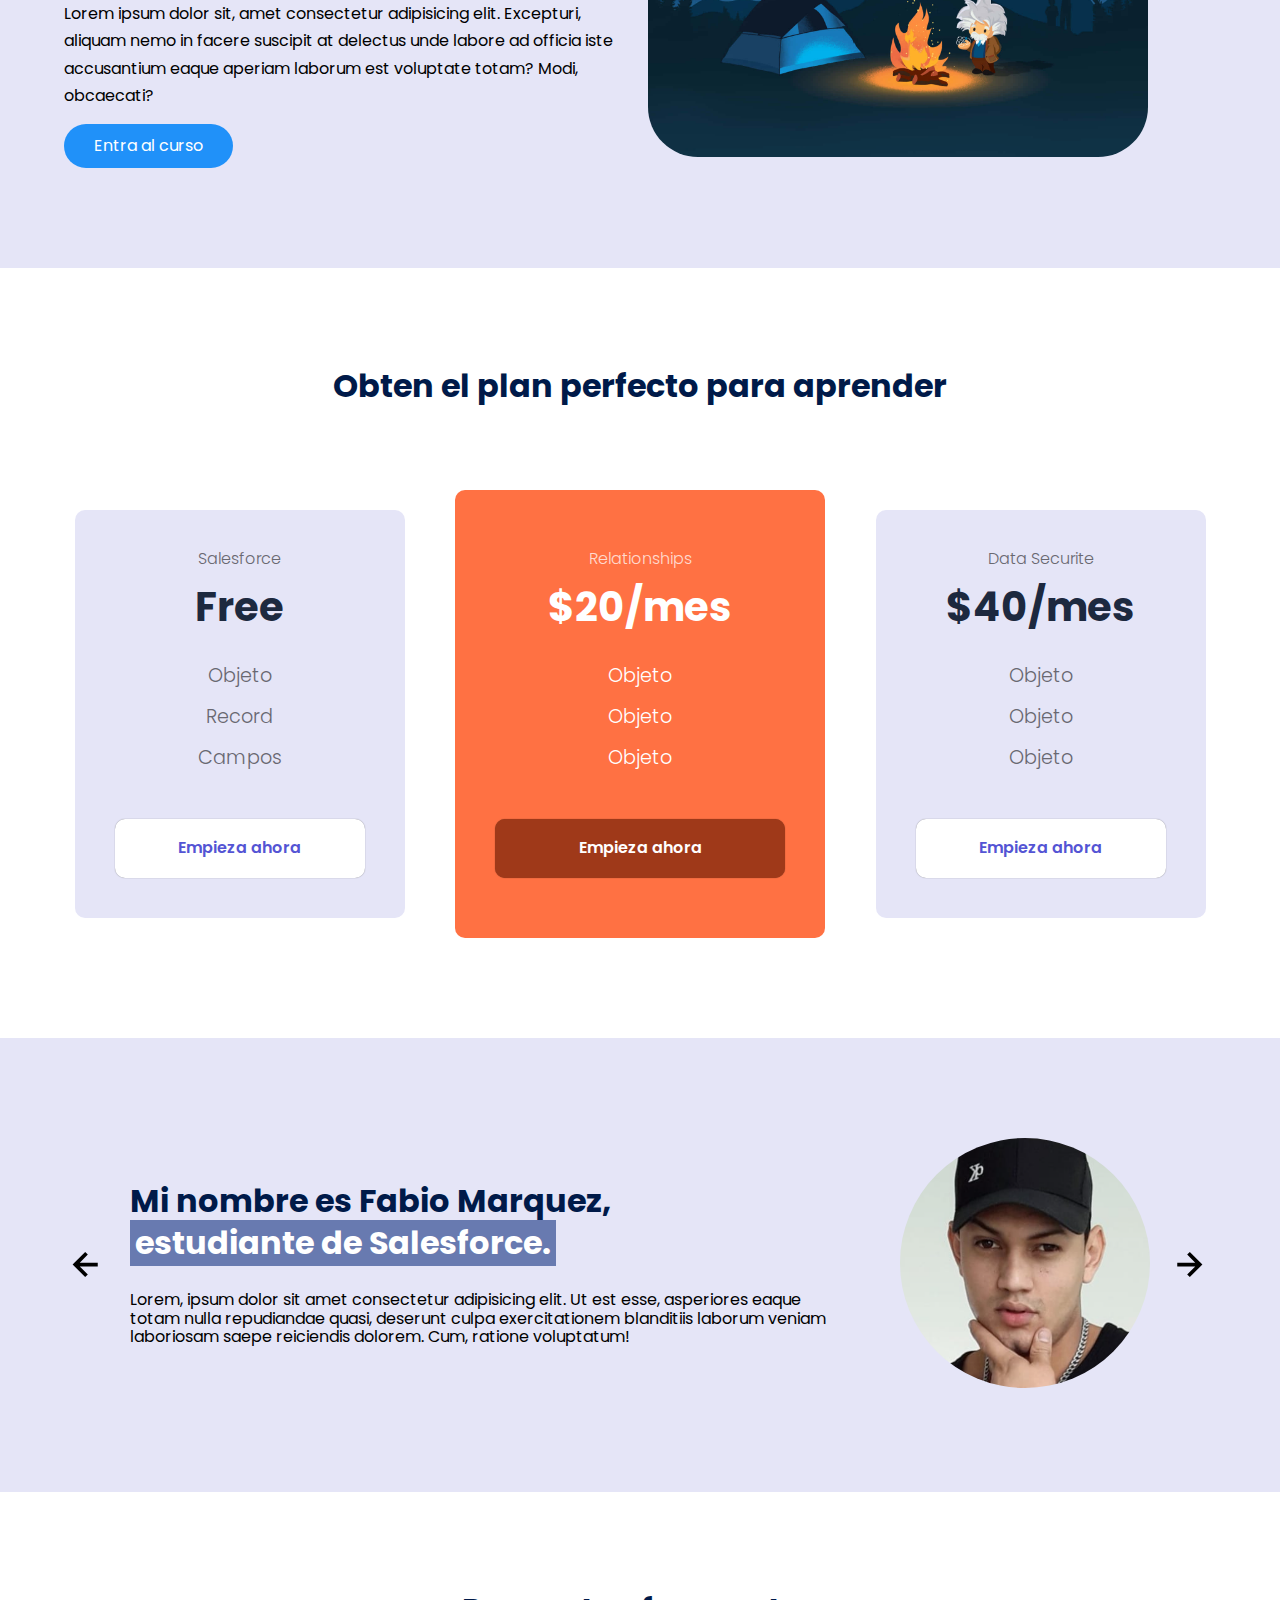
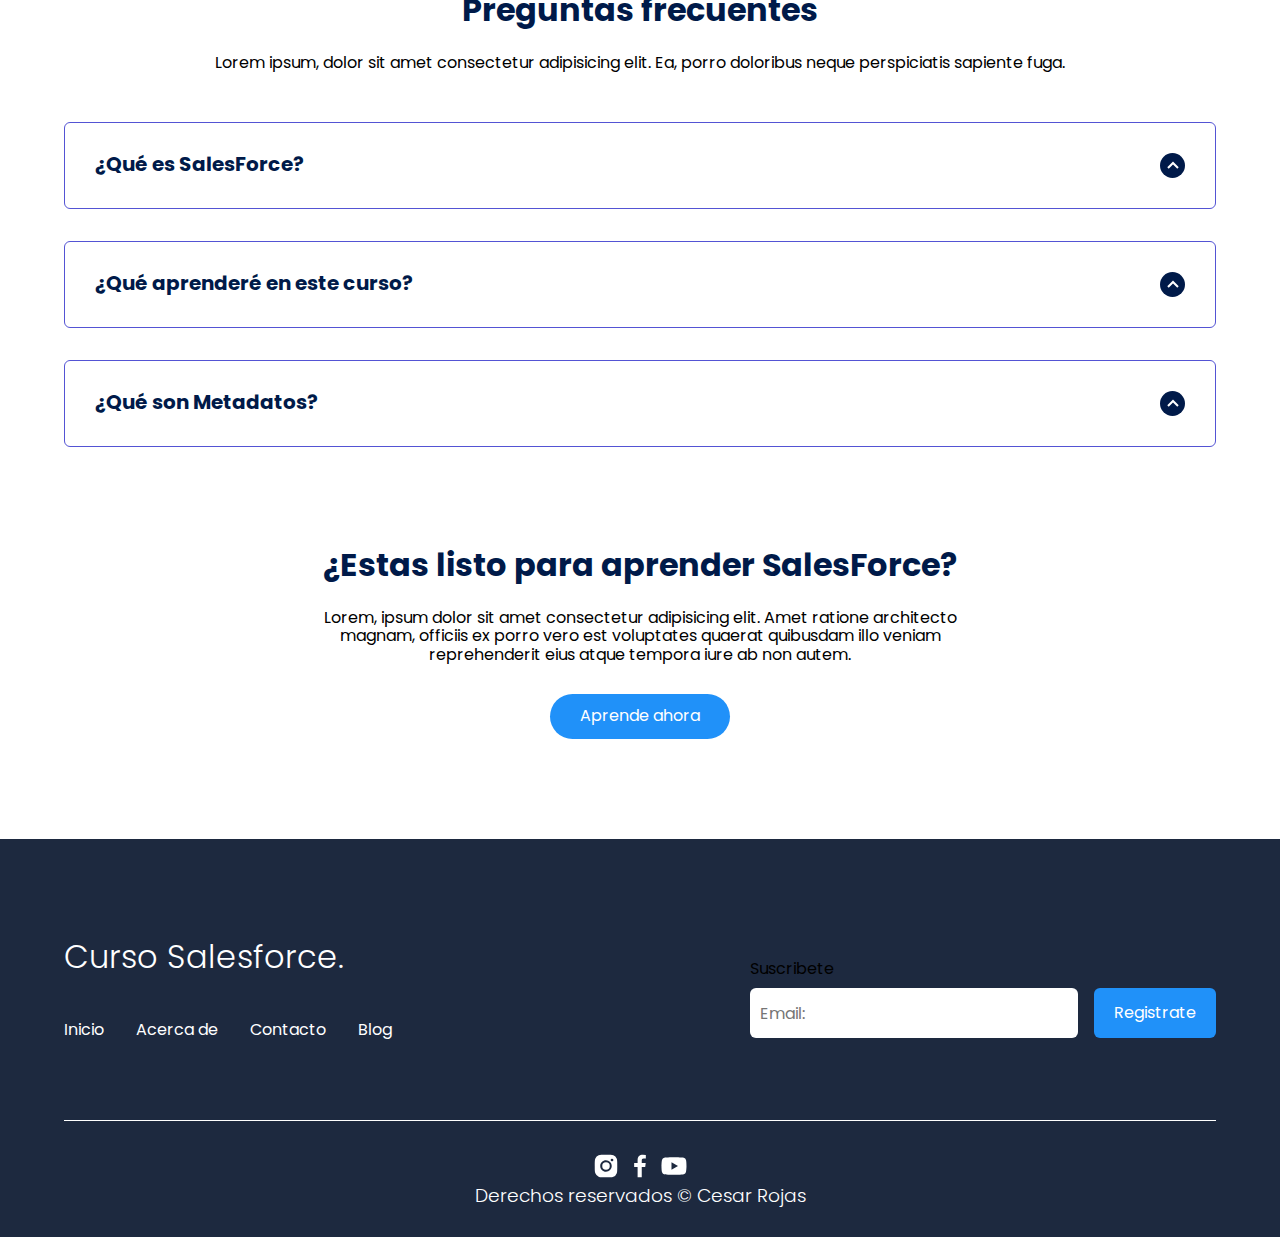
==== commit 86ccc77b: "Arreglo" ====
--- a/Salesforce.html
+++ b/Salesforce.html
@@ -5,7 +5,7 @@
     <meta charset="UTF-8">
     <meta http-equiv="X-UA-Compatible" content="IE=edge">
     <meta name="viewport" content="width=device-width, initial-scale=1.0">
-    <title>PaginaWeb1</title>
+    <title>Aprende SalesForce desde Cero</title>
 
                              <!--   favicon -->
     <link rel="stylesheet" href="./images/ImagesSalesforce/favicon.png">
@@ -14,33 +14,34 @@
     <link rel="stylesheet" href="./styles/normalize.css">
     <link rel="stylesheet" href="./styles/stylesSalesforce.css">
 
+<!-- Darle color a la pestaña en un dispositivo movil -->
     <meta name="theme-color" content="#2091F9">
 
-    <meta name="title" content="Aprende SalesForce desde Cero">
-    <meta name="description"
-        content="Hola, soy una descripción que verás cuando busques algo de mi temática en Google.">
-
-
-    <meta property="og:type" content="website">
-    <meta property="og:url" content="#">
-    <meta property="og:title" content="Aprende SalesForce desde Cero">
-    <meta property="og:description"
-        content="Hola, soy una descripción que verás cuando busques algo de mi temática en Google.">
-    <meta property="og:image" content="#">
-
-    <meta property="twitter:card" content="summary_large_image">
-    <meta property="twitter:url" content="#">
-    <meta property="twitter:title" content="Aprende SalesForce desde Cero">
-    <meta property="twitter:description"
-        content="Hola, soy una descripción que verás cuando busques algo de mi temática en Google.">
-    <meta property="twitter:image" content="#">
+    <!-- Primary Meta Tags -->
+<title>Aprende Salesforce desde cero</title>
+<meta name="title" content="Aprende Salesforce desde cero" />
+<meta name="description" content="Entra a este curso y aprende SALESFORCE desde cero." />
+
+<!-- Open Graph / Facebook -->
+<meta property="og:type" content="website" />
+<meta property="og:url" content="https://cesarrojas321.github.io/Salesforce.html" />
+<meta property="og:title" content="Aprende Salesforce desde cero" />
+<meta property="og:description" content="Entra a este curso y aprende SALESFORCE desde cero." />
+<meta property="og:image" content="https://cesarrojas321.github.io/images/ImagesSalesforce/css.jpg" />
+
+<!-- Twitter -->
+<meta property="twitter:card" content="summary_large_image" />
+<meta property="twitter:url" content="https://cesarrojas321.github.io/Salesforce.html" />
+<meta property="twitter:title" content="Aprende Salesforce desde cero" />
+<meta property="twitter:description" content="Entra a este curso y aprende SALESFORCE desde cero." />
+<meta property="twitter:image" content="https://cesarrojas321.github.io/images/ImagesSalesforce/css.jpg" />
+
+
+
 </head>
 
 <body>
 
-
-    
-    
 
                               <!-- Seccion  ¿Qué aprenderás en este curso? -->
     <header class="hero">
@@ -330,6 +331,10 @@
                     </div>
                 </article>
             </section>
+
+
+
+            
 
             <section class="questions__offer">
                 <h2 class="subtitle">¿Estas listo para aprender SalesForce?</h2>
@@ -362,10 +367,14 @@
                 </ul>
             </nav>
 
-            <form class="footer__form" action="https://formspree.io/f/mknkkrkj" method="POST">
+
+            <!-- Envio de Email con https://formspree.io/ -->
+
+            <form class="footer__form" action="https://formspree.io/f/xoqokpro"
+            method="POST"
                 <h2 class="footer__newsletter">Suscribete</h2>
                 <div class="footer__inputs">
-                    <input type="email" placeholder="Email:" class="footer__input" name="_replyto">
+                    <input type="email" placeholder="Email:" class="footer__input" name="email"> 
                     <input type="submit" value="Registrate" class="footer__submit">
                 </div>
             </form>
@@ -378,13 +387,14 @@
                 <a href="#" class="footer__icons"><img src="./images/ImagesSalesforce/youtube.svg" class="footer__img"></a>
             </div>
 
-            <h3 class="footer__copyright">Derechos reservados &copy; Yisuka Marquez</h3>
+            <h3 class="footer__copyright">Derechos reservados &copy; Cesar Rojas</h3>
         </section>
     </footer>
 
     <script src="./js/slider.js"></script>
     <script src="./js/questions.js"></script>
     <script src="./js/menu.js"></script>
+    
 </body>
 
 </html>--- a/styles/stylesSalesforce.css
+++ b/styles/stylesSalesforce.css
@@ -542,7 +542,7 @@
     width: 30px;
 }
 
-/* Media queries */
+/* Media queries de 800px  para dispocitivos Moviles*/
 
 @media (max-width:800px){
     .nav__menu{
@@ -654,6 +654,8 @@
 
 }
 
+/* Media queries de 600px  para dispocitivos Moviles*/
+
 @media (max-width:600px){
     .hero__title{
         font-size: 2rem;
